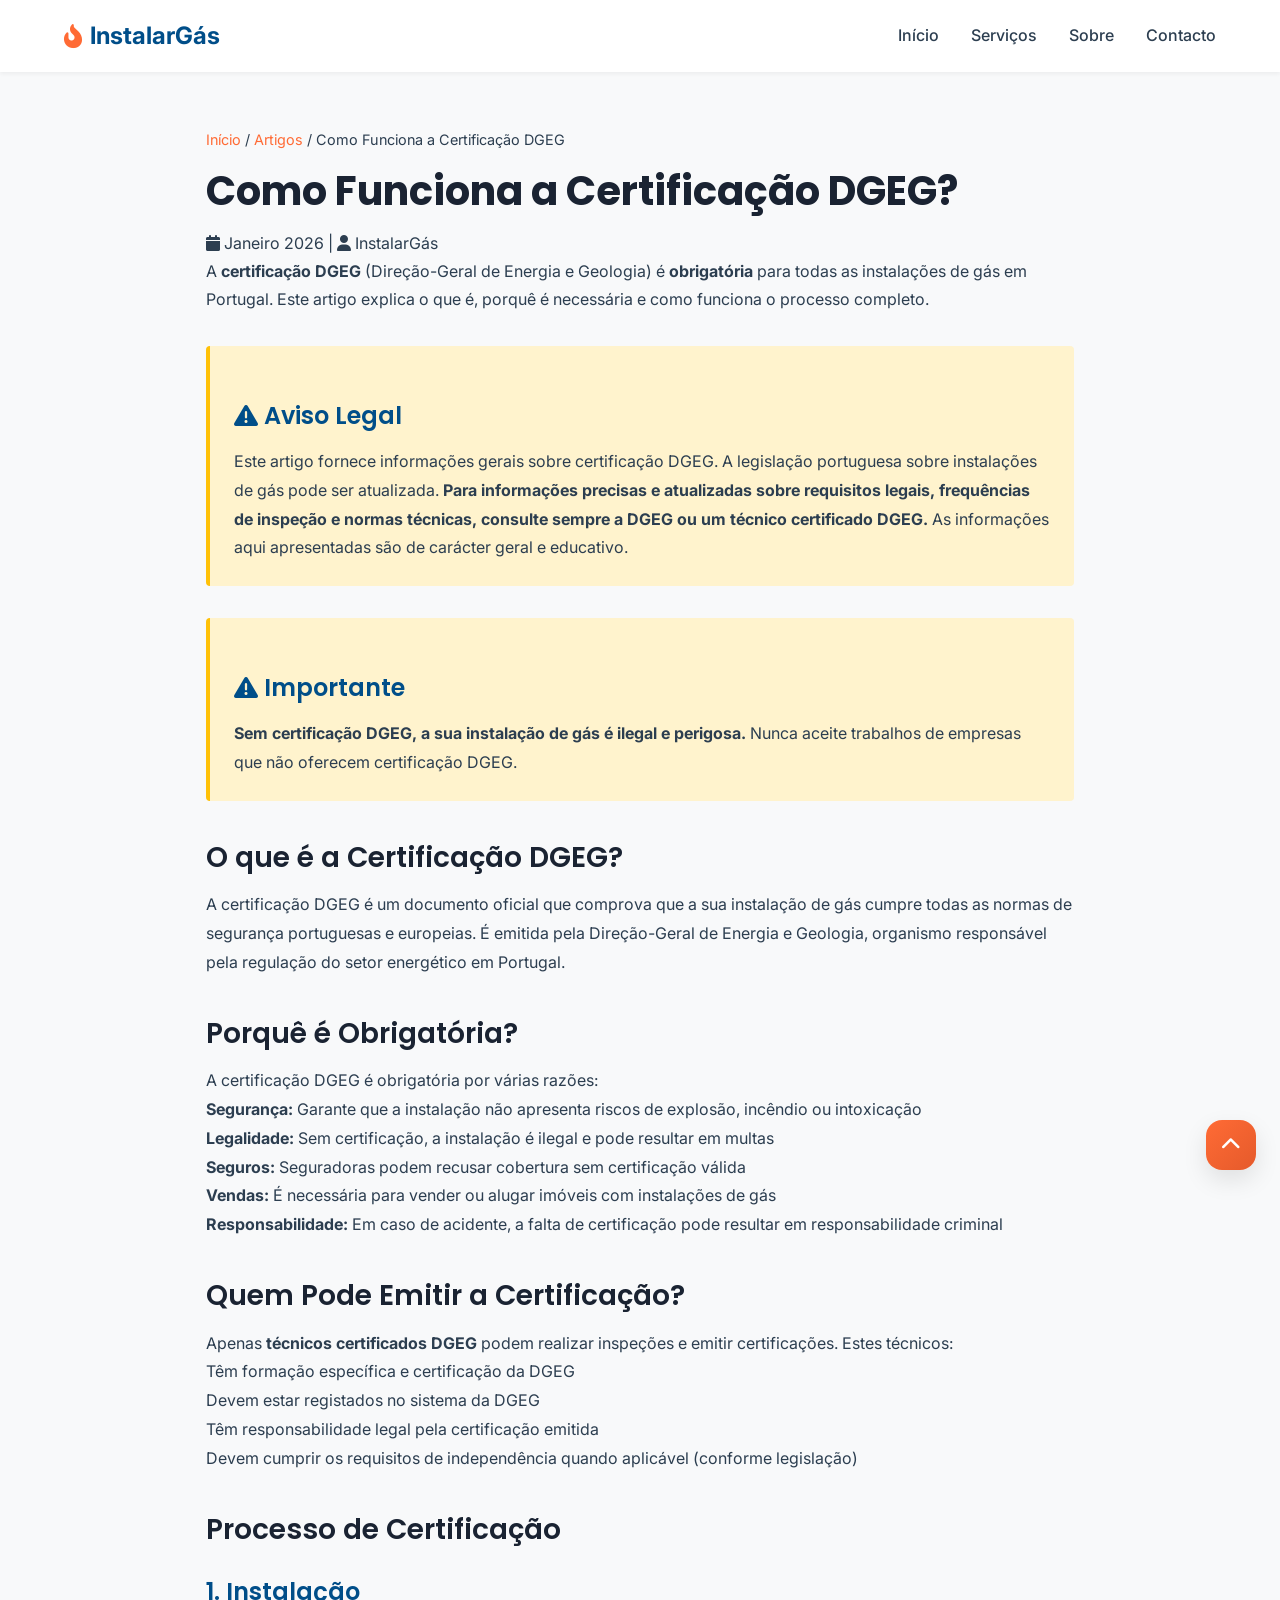
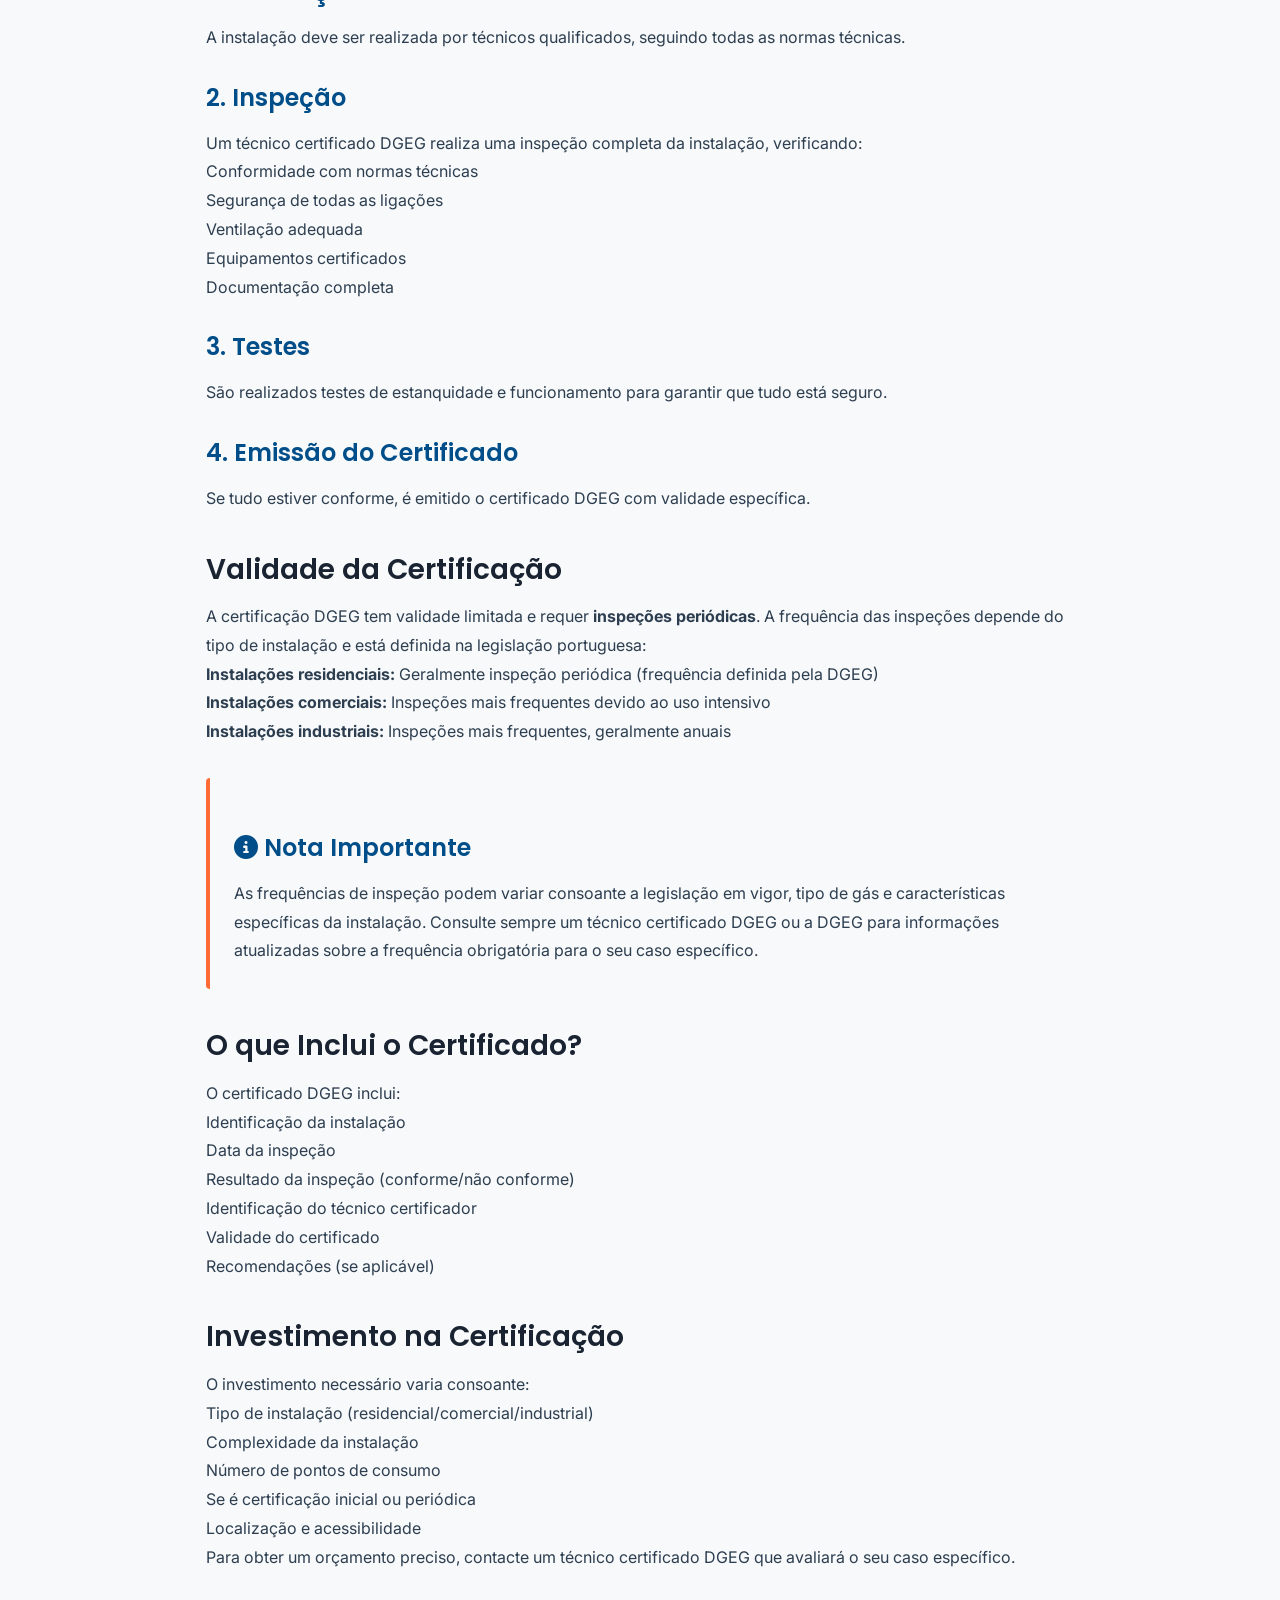
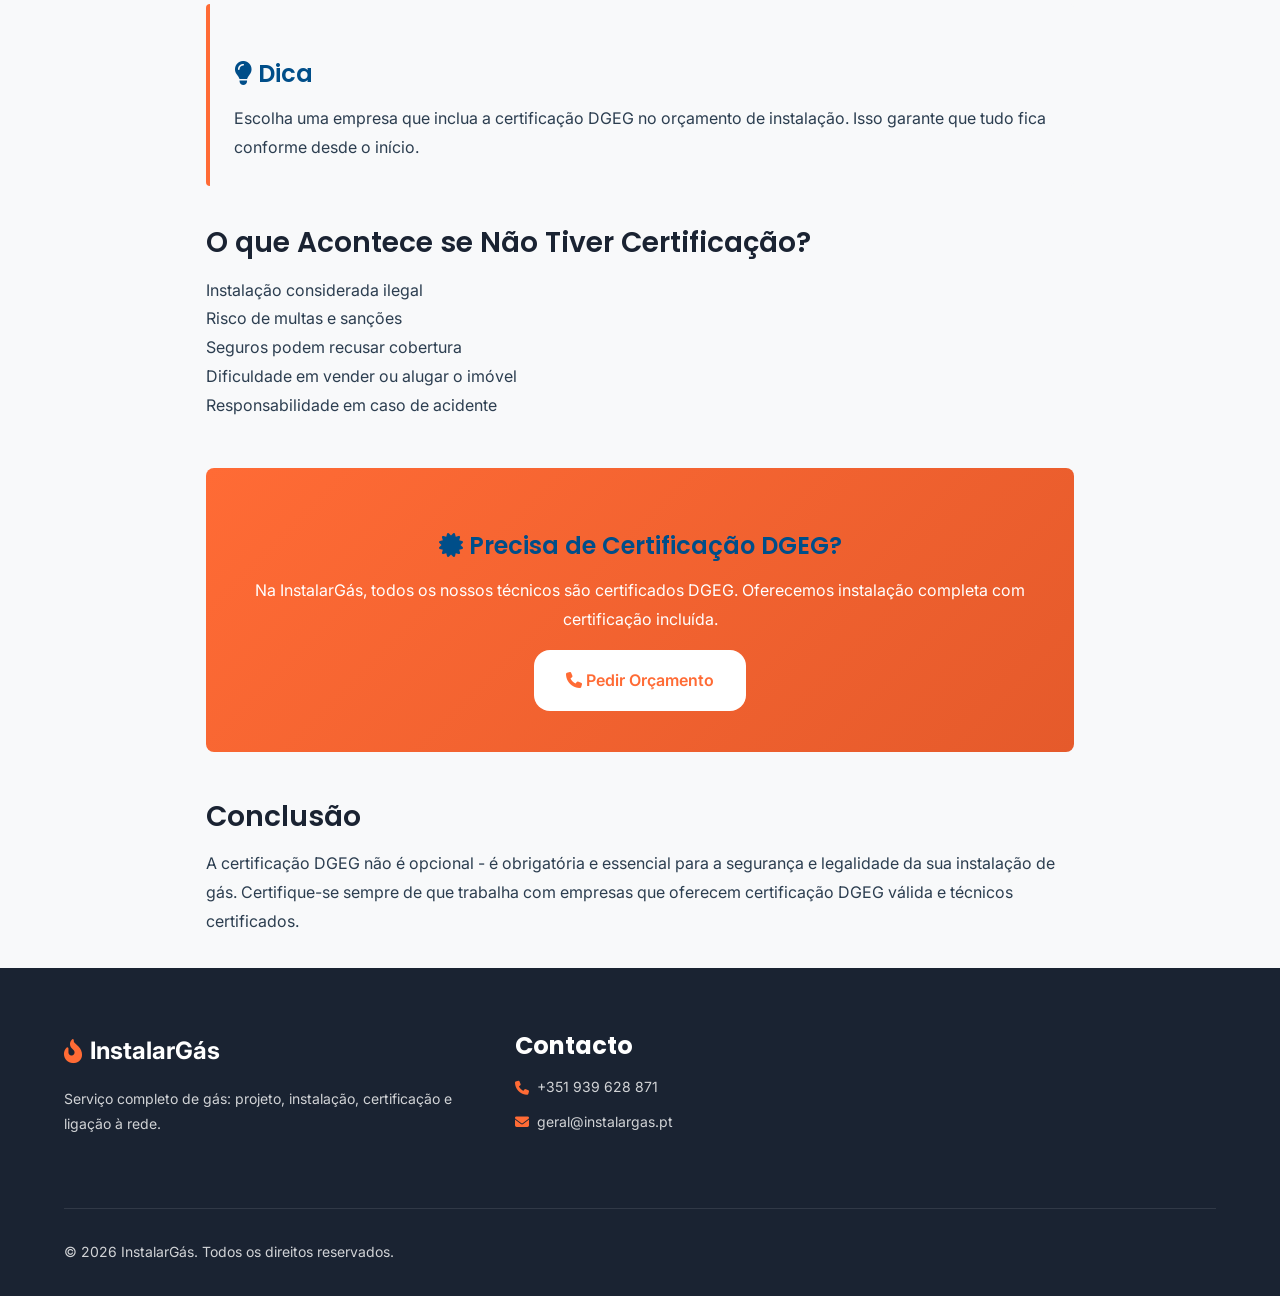
==== artigos/como-funciona-certificacao-dgeg.html @ 3dfa237a "fix retry policy" ====
<!DOCTYPE html>
<html lang="pt-PT">
<head>
    <meta charset="UTF-8">
    <meta name="viewport" content="width=device-width, initial-scale=1.0">
    <script async src="https://www.googletagmanager.com/gtag/js?id=G-53D8249487"></script>
    <script>window.dataLayer = window.dataLayer || []; function gtag(){dataLayer.push(arguments);} gtag('js', new Date()); gtag('config', 'G-53D8249487');</script>
    <title>Como Funciona a Certificação DGEG? | Guia Completo | InstalarGás</title>
    <meta name="description" content="Descubra como funciona a certificação DGEG para instalações de gás. O que é, porquê é obrigatória, processo completo e requisitos em Portugal.">
    <meta name="keywords" content="certificação DGEG, certificação gás, DGEG obrigatório, certificado gás Portugal, inspeção DGEG, técnico certificado DGEG">
    <link rel="canonical" href="https://instalargas.pt/artigos/como-funciona-certificacao-dgeg.html">
    <link rel="stylesheet" href="../css/styles.css">
    <link rel="stylesheet" href="https://cdnjs.cloudflare.com/ajax/libs/font-awesome/6.5.1/css/all.min.css">
    <link href="https://fonts.googleapis.com/css2?family=Inter:wght@300;400;500;600;700;800&family=Poppins:wght@600;700;800&display=swap" rel="stylesheet">
    <style>
        .article-container { max-width: 900px; margin: 0 auto; padding: 2rem 1rem; }
        .article-title { font-size: 2.5rem; font-weight: 700; color: var(--title-color); margin-bottom: 1rem; }
        .article-content { line-height: 1.8; color: var(--text-color); }
        .article-content h2 { font-size: 1.75rem; font-weight: 600; color: var(--title-color); margin-top: 2.5rem; margin-bottom: 1rem; }
        .article-content h3 { font-size: 1.5rem; font-weight: 600; color: var(--secondary-color); margin-top: 2rem; margin-bottom: 1rem; }
        .warning-box { background: #fff3cd; border-left: 4px solid #ffc107; padding: 1.5rem; margin: 2rem 0; border-radius: 4px; }
        .info-box { background: var(--bg-color); border-left: 4px solid var(--primary-color); padding: 1.5rem; margin: 2rem 0; border-radius: 4px; }
        .cta-box { background: var(--gradient-primary); color: white; padding: 2rem; border-radius: 8px; text-align: center; margin: 3rem 0; }
        .breadcrumb { margin-bottom: 1rem; font-size: 0.9rem; }
        .breadcrumb a { color: var(--primary-color); text-decoration: none; }
    </style>
</head>
<body>
    <header class="header" id="header">
        <nav class="nav container">
            <a href="../index.html" class="nav__logo"><i class="fas fa-fire-flame-curved"></i><span>InstalarGás</span></a>
            <div class="nav__menu" id="nav-menu">
                <ul class="nav__list">
                    <li class="nav__item"><a href="../index.html" class="nav__link">Início</a></li>
                    <li class="nav__item"><a href="../index.html#services" class="nav__link">Serviços</a></li>
                    <li class="nav__item"><a href="../index.html#about" class="nav__link">Sobre</a></li>
                    <li class="nav__item"><a href="../index.html#contact" class="nav__link">Contacto</a></li>
                </ul>
                <div class="nav__close" id="nav-close"><i class="fas fa-times"></i></div>
            </div>
            <div class="nav__toggle" id="nav-toggle"><i class="fas fa-bars"></i></div>
        </nav>
    </header>

    <main class="main" style="padding-top: 6rem;">
        <article class="article-container">
            <div class="breadcrumb"><a href="../index.html">Início</a> / <a href="../index.html#services">Artigos</a> / Como Funciona a Certificação DGEG</div>
            <h1 class="article-title">Como Funciona a Certificação DGEG?</h1>
            <div class="article-meta"><i class="fas fa-calendar"></i> Janeiro 2026 | <i class="fas fa-user"></i> InstalarGás</div>
            
            <div class="article-content">
                <p>A <strong>certificação DGEG</strong> (Direção-Geral de Energia e Geologia) é <strong>obrigatória</strong> para todas as instalações de gás em Portugal. Este artigo explica o que é, porquê é necessária e como funciona o processo completo.</p>
                
                <div class="warning-box">
                    <h3><i class="fas fa-exclamation-triangle"></i> Aviso Legal</h3>
                    <p>Este artigo fornece informações gerais sobre certificação DGEG. A legislação portuguesa sobre instalações de gás pode ser atualizada. <strong>Para informações precisas e atualizadas sobre requisitos legais, frequências de inspeção e normas técnicas, consulte sempre a DGEG ou um técnico certificado DGEG.</strong> As informações aqui apresentadas são de carácter geral e educativo.</p>
                </div>
                
                <div class="warning-box">
                    <h3><i class="fas fa-exclamation-triangle"></i> Importante</h3>
                    <p><strong>Sem certificação DGEG, a sua instalação de gás é ilegal e perigosa.</strong> Nunca aceite trabalhos de empresas que não oferecem certificação DGEG.</p>
                </div>
                
                <h2>O que é a Certificação DGEG?</h2>
                <p>A certificação DGEG é um documento oficial que comprova que a sua instalação de gás cumpre todas as normas de segurança portuguesas e europeias. É emitida pela Direção-Geral de Energia e Geologia, organismo responsável pela regulação do setor energético em Portugal.</p>
                
                <h2>Porquê é Obrigatória?</h2>
                <p>A certificação DGEG é obrigatória por várias razões:</p>
                <ul>
                    <li><strong>Segurança:</strong> Garante que a instalação não apresenta riscos de explosão, incêndio ou intoxicação</li>
                    <li><strong>Legalidade:</strong> Sem certificação, a instalação é ilegal e pode resultar em multas</li>
                    <li><strong>Seguros:</strong> Seguradoras podem recusar cobertura sem certificação válida</li>
                    <li><strong>Vendas:</strong> É necessária para vender ou alugar imóveis com instalações de gás</li>
                    <li><strong>Responsabilidade:</strong> Em caso de acidente, a falta de certificação pode resultar em responsabilidade criminal</li>
                </ul>
                
                <h2>Quem Pode Emitir a Certificação?</h2>
                <p>Apenas <strong>técnicos certificados DGEG</strong> podem realizar inspeções e emitir certificações. Estes técnicos:</p>
                <ul>
                    <li>Têm formação específica e certificação da DGEG</li>
                    <li>Devem estar registados no sistema da DGEG</li>
                    <li>Têm responsabilidade legal pela certificação emitida</li>
                    <li>Devem cumprir os requisitos de independência quando aplicável (conforme legislação)</li>
                </ul>
                
                <h2>Processo de Certificação</h2>
                
                <h3>1. Instalação</h3>
                <p>A instalação deve ser realizada por técnicos qualificados, seguindo todas as normas técnicas.</p>
                
                <h3>2. Inspeção</h3>
                <p>Um técnico certificado DGEG realiza uma inspeção completa da instalação, verificando:</p>
                <ul>
                    <li>Conformidade com normas técnicas</li>
                    <li>Segurança de todas as ligações</li>
                    <li>Ventilação adequada</li>
                    <li>Equipamentos certificados</li>
                    <li>Documentação completa</li>
                </ul>
                
                <h3>3. Testes</h3>
                <p>São realizados testes de estanquidade e funcionamento para garantir que tudo está seguro.</p>
                
                <h3>4. Emissão do Certificado</h3>
                <p>Se tudo estiver conforme, é emitido o certificado DGEG com validade específica.</p>
                
                <h2>Validade da Certificação</h2>
                <p>A certificação DGEG tem validade limitada e requer <strong>inspeções periódicas</strong>. A frequência das inspeções depende do tipo de instalação e está definida na legislação portuguesa:</p>
                <ul>
                    <li><strong>Instalações residenciais:</strong> Geralmente inspeção periódica (frequência definida pela DGEG)</li>
                    <li><strong>Instalações comerciais:</strong> Inspeções mais frequentes devido ao uso intensivo</li>
                    <li><strong>Instalações industriais:</strong> Inspeções mais frequentes, geralmente anuais</li>
                </ul>
                
                <div class="info-box">
                    <h3><i class="fas fa-info-circle"></i> Nota Importante</h3>
                    <p>As frequências de inspeção podem variar consoante a legislação em vigor, tipo de gás e características específicas da instalação. Consulte sempre um técnico certificado DGEG ou a DGEG para informações atualizadas sobre a frequência obrigatória para o seu caso específico.</p>
                </div>
                
                <h2>O que Inclui o Certificado?</h2>
                <p>O certificado DGEG inclui:</p>
                <ul>
                    <li>Identificação da instalação</li>
                    <li>Data da inspeção</li>
                    <li>Resultado da inspeção (conforme/não conforme)</li>
                    <li>Identificação do técnico certificador</li>
                    <li>Validade do certificado</li>
                    <li>Recomendações (se aplicável)</li>
                </ul>
                
                <h2>Investimento na Certificação</h2>
                <p>O investimento necessário varia consoante:</p>
                <ul>
                    <li>Tipo de instalação (residencial/comercial/industrial)</li>
                    <li>Complexidade da instalação</li>
                    <li>Número de pontos de consumo</li>
                    <li>Se é certificação inicial ou periódica</li>
                    <li>Localização e acessibilidade</li>
                </ul>
                <p>Para obter um orçamento preciso, contacte um técnico certificado DGEG que avaliará o seu caso específico.</p>
                
                <div class="info-box">
                    <h3><i class="fas fa-lightbulb"></i> Dica</h3>
                    <p>Escolha uma empresa que inclua a certificação DGEG no orçamento de instalação. Isso garante que tudo fica conforme desde o início.</p>
                </div>
                
                <h2>O que Acontece se Não Tiver Certificação?</h2>
                <ul>
                    <li>Instalação considerada ilegal</li>
                    <li>Risco de multas e sanções</li>
                    <li>Seguros podem recusar cobertura</li>
                    <li>Dificuldade em vender ou alugar o imóvel</li>
                    <li>Responsabilidade em caso de acidente</li>
                </ul>
                
                <div class="cta-box">
                    <h3><i class="fas fa-certificate"></i> Precisa de Certificação DGEG?</h3>
                    <p>Na InstalarGás, todos os nossos técnicos são certificados DGEG. Oferecemos instalação completa com certificação incluída.</p>
                    <a href="../index.html#contact" class="button button__light" style="margin-top: 1rem; display: inline-block;">
                        <i class="fas fa-phone"></i> Pedir Orçamento
                    </a>
                </div>
                
                <h2>Conclusão</h2>
                <p>A certificação DGEG não é opcional - é obrigatória e essencial para a segurança e legalidade da sua instalação de gás. Certifique-se sempre de que trabalha com empresas que oferecem certificação DGEG válida e técnicos certificados.</p>
            </div>
        </article>
    </main>

    <footer class="footer">
        <div class="container">
            <div class="footer__container">
                <div class="footer__content">
                    <a href="../index.html" class="footer__logo"><i class="fas fa-fire-flame-curved"></i><span>InstalarGás</span></a>
                    <p class="footer__description">Serviço completo de gás: projeto, instalação, certificação e ligação à rede.</p>
                </div>
                <div class="footer__content">
                    <h3 class="footer__title">Contacto</h3>
                    <ul class="footer__links">
                        <li><i class="fas fa-phone"></i> <a href="tel:+351939628871" class="footer__link">+351 939 628 871</a></li>
                        <li><i class="fas fa-envelope"></i> <a href="mailto:geral@instalargas.pt" class="footer__link">geral@instalargas.pt</a></li>
                    </ul>
                </div>
            </div>
            <div class="footer__bottom"><p class="footer__copy">&copy; 2026 InstalarGás. Todos os direitos reservados.</p></div>
        </div>
    </footer>
    <a href="#header" class="scrollup" id="scroll-up"><i class="fas fa-chevron-up"></i></a>
    <script src="../js/main.js"></script>
</body>
</html>
---- css/styles.css ----
/* =============== VARIABLES =============== */
:root {
    /* Colors */
    --primary-color: #FF6B35;
    --primary-dark: #E55A2B;
    --primary-light: #FF8559;
    --secondary-color: #004E89;
    --secondary-dark: #003A66;
    --secondary-light: #1A6DAA;
    
    --text-color: #2C3E50;
    --text-light: #5A6C7D;
    --title-color: #1A2332;
    
    --white-color: #FFFFFF;
    --bg-color: #F8F9FA;
    --bg-secondary: #E9ECEF;
    --border-color: #DEE2E6;
    
    --success-color: #28A745;
    --warning-color: #FFC107;
    --danger-color: #DC3545;
    
    /* Gradients */
    --gradient-primary: linear-gradient(135deg, var(--primary-color) 0%, var(--primary-dark) 100%);
    --gradient-secondary: linear-gradient(135deg, var(--secondary-color) 0%, var(--secondary-dark) 100%);
    --gradient-overlay: linear-gradient(135deg, rgba(0, 78, 137, 0.95) 0%, rgba(255, 107, 53, 0.95) 100%);
    
    /* Typography */
    --body-font: 'Inter', sans-serif;
    --title-font: 'Poppins', sans-serif;
    
    --biggest-font-size: 2.5rem;
    --h1-font-size: 2rem;
    --h2-font-size: 1.75rem;
    --h3-font-size: 1.25rem;
    --normal-font-size: 1rem;
    --small-font-size: 0.875rem;
    --smaller-font-size: 0.813rem;
    
    --font-light: 300;
    --font-regular: 400;
    --font-medium: 500;
    --font-semi-bold: 600;
    --font-bold: 700;
    --font-extra-bold: 800;
    
    /* Spacing */
    --header-height: 4.5rem;
    --section-padding: 5rem 0;
    
    /* Shadows */
    --shadow-sm: 0 2px 4px rgba(0, 0, 0, 0.05);
    --shadow-md: 0 4px 6px rgba(0, 0, 0, 0.07);
    --shadow-lg: 0 10px 25px rgba(0, 0, 0, 0.1);
    --shadow-xl: 0 20px 40px rgba(0, 0, 0, 0.15);
    
    /* Border Radius */
    --radius-sm: 0.5rem;
    --radius-md: 1rem;
    --radius-lg: 1.5rem;
    --radius-xl: 2rem;
    
    /* Transitions */
    --transition-fast: 0.2s ease;
    --transition-base: 0.3s ease;
    --transition-slow: 0.5s ease;
    
    /* Z-index */
    --z-tooltip: 10;
    --z-fixed: 100;
    --z-modal: 1000;
}

/* =============== BASE =============== */
* {
    margin: 0;
    padding: 0;
    box-sizing: border-box;
}

html {
    scroll-behavior: smooth;
    scroll-padding-top: var(--header-height);
    overflow-x: hidden;
}

body {
    font-family: var(--body-font);
    font-size: var(--normal-font-size);
    background-color: var(--bg-color);
    color: var(--text-color);
    line-height: 1.6;
    overflow-x: hidden;
    width: 100%;
    position: relative;
}

h1, h2, h3, h4 {
    font-family: var(--title-font);
    color: var(--title-color);
    font-weight: var(--font-bold);
    line-height: 1.2;
}

ul {
    list-style: none;
}

a {
    text-decoration: none;
    color: inherit;
}

img {
    max-width: 100%;
    height: auto;
    display: block;
}

input,
button,
textarea,
select {
    font-family: var(--body-font);
    font-size: var(--normal-font-size);
    outline: none;
    border: none;
}

button {
    cursor: pointer;
}

/* =============== REUSABLE CLASSES =============== */
.container {
    max-width: 1200px;
    margin: 0 auto;
    padding: 0 1.5rem;
    width: 100%;
}

@media screen and (max-width: 768px) {
    .container {
        padding: 0 1rem;
    }
}

.section {
    padding: var(--section-padding);
}

.section__header {
    text-align: center;
    margin-bottom: 3rem;
}

.section__subtitle {
    display: block;
    font-size: var(--small-font-size);
    font-weight: var(--font-semi-bold);
    color: var(--primary-color);
    text-transform: uppercase;
    letter-spacing: 1px;
    margin-bottom: 0.5rem;
}

.section__title {
    font-size: var(--h1-font-size);
    margin-bottom: 1rem;
    position: relative;
}

.section__description {
    font-size: var(--normal-font-size);
    color: var(--text-light);
    max-width: 600px;
    margin: 0 auto;
}

/* =============== BUTTONS =============== */
.button {
    display: inline-flex;
    align-items: center;
    justify-content: center;
    gap: 0.5rem;
    padding: 1rem 2rem;
    border-radius: var(--radius-md);
    font-weight: var(--font-semi-bold);
    transition: all var(--transition-base);
    position: relative;
    overflow: hidden;
    z-index: 1;
    min-height: 48px;
    -webkit-tap-highlight-color: transparent;
    user-select: none;
    text-decoration: none;
    cursor: pointer;
}

.button::before {
    content: '';
    position: absolute;
    top: 0;
    left: 0;
    width: 0;
    height: 100%;
    background: rgba(255, 255, 255, 0.1);
    transition: width var(--transition-base);
    z-index: -1;
}

.button:hover::before {
    width: 100%;
}

.button__primary {
    background: var(--gradient-primary);
    color: var(--white-color);
    box-shadow: var(--shadow-md);
}

.button__primary:hover {
    transform: translateY(-2px);
    box-shadow: var(--shadow-lg);
}

.button__primary:active {
    transform: translateY(0) scale(0.98);
}

.button__submit:disabled {
    opacity: 0.7;
    cursor: not-allowed;
    transform: none !important;
}

.button__secondary {
    background: var(--white-color);
    color: var(--secondary-color);
    border: 2px solid var(--secondary-color);
}

.button__secondary:hover {
    background: var(--secondary-color);
    color: var(--white-color);
}

.button__secondary:active {
    transform: scale(0.98);
}

/* Touch device optimizations */
@media (hover: none) {
    .button__primary:hover,
    .button__secondary:hover {
        transform: none;
    }
    
    .button__primary:active,
    .button__secondary:active {
        transform: scale(0.98);
        opacity: 0.9;
    }
}

.button__light {
    background: var(--white-color);
    color: var(--primary-color);
}

.button__light:hover {
    background: rgba(255, 255, 255, 0.9);
}

.button__light-outline {
    background: transparent;
    color: var(--white-color);
    border: 2px solid var(--white-color);
}

.button__light-outline:hover {
    background: var(--white-color);
    color: var(--primary-color);
}

.button__full {
    width: 100%;
    justify-content: center;
}

.button__submit {
    width: 100%;
    padding: 1rem 2rem;
    margin-top: 1rem;
    font-size: 1rem;
}

@media screen and (min-width: 769px) {
    .button__submit {
        width: auto;
        min-width: 200px;
        display: block;
        margin-left: auto;
        margin-right: auto;
    }
}

/* =============== HEADER & NAVIGATION =============== */
.header {
    position: fixed;
    top: 0;
    left: 0;
    width: 100%;
    background: var(--white-color);
    box-shadow: var(--shadow-sm);
    z-index: var(--z-fixed);
    transition: all var(--transition-base);
}

.header.scroll-header {
    box-shadow: var(--shadow-md);
}

.nav {
    display: flex;
    justify-content: space-between;
    align-items: center;
    height: var(--header-height);
    gap: 2rem;
    width: 100%;
}

.nav__logo {
    display: flex;
    align-items: center;
    gap: 0.5rem;
    font-weight: var(--font-bold);
    font-size: var(--h3-font-size);
    color: var(--secondary-color);
    transition: color var(--transition-fast);
}

.nav__logo i {
    font-size: 1.5rem;
    color: var(--primary-color);
}

.nav__logo:hover {
    color: var(--primary-color);
}

.nav__toggle,
.nav__close {
    font-size: 1.5rem;
    cursor: pointer;
    color: var(--title-color);
    transition: color var(--transition-fast);
    padding: 0.5rem;
    display: flex;
    align-items: center;
    justify-content: center;
    min-width: 44px;
    min-height: 44px;
    -webkit-tap-highlight-color: transparent;
}

.nav__toggle:hover,
.nav__close:hover {
    color: var(--primary-color);
}

.nav__toggle:active,
.nav__close:active {
    transform: scale(0.95);
}

/* Mobile Navigation */
@media screen and (max-width: 768px) {
    .nav__menu {
        position: fixed;
        top: 0;
        right: -100%;
        width: 85%;
        max-width: 350px;
        height: 100vh;
        background: var(--white-color);
        box-shadow: -5px 0 25px rgba(0, 0, 0, 0.15);
        padding: 5rem 2rem 2rem;
        transition: right 0.4s cubic-bezier(0.4, 0, 0.2, 1);
        z-index: var(--z-fixed);
        overflow-y: auto;
        flex-direction: column;
        align-items: flex-start;
    }
    
    .nav__menu.show-menu {
        right: 0;
    }
    
    .nav__list {
        display: flex;
        flex-direction: column;
        gap: 2rem;
        width: 100%;
    }
    
    .nav__item {
        border-bottom: 1px solid var(--border-color);
        padding-bottom: 0.5rem;
        width: 100%;
    }
    
    .nav__link {
        display: block;
        padding: 0.75rem 0;
        font-size: 1.1rem;
    }
    
    .nav__close {
        position: absolute;
        top: 1rem;
        right: 1rem;
        z-index: 10;
    }
}

.nav__link {
    font-weight: var(--font-medium);
    color: var(--text-color);
    transition: color var(--transition-fast);
    position: relative;
}

.nav__link::after {
    content: '';
    position: absolute;
    bottom: -0.25rem;
    left: 0;
    width: 0;
    height: 2px;
    background: var(--primary-color);
    transition: width var(--transition-base);
}

.nav__link:hover,
.nav__link.active-link {
    color: var(--primary-color);
}

.nav__link:hover::after,
.nav__link.active-link::after {
    width: 100%;
}

/* Phone Number in Header */
.nav__phone {
    display: none; /* Hidden by default, shown on desktop */
    align-items: center;
    gap: 0.5rem;
    color: var(--primary-color);
    font-weight: var(--font-semi-bold);
    text-decoration: none;
    padding: 0.5rem 1rem;
    border-radius: var(--radius-md);
    transition: all var(--transition-base);
    white-space: nowrap;
}

.nav__phone:hover {
    background: var(--bg-color);
    color: var(--primary-dark);
    transform: translateY(-2px);
}

.nav__phone i {
    font-size: 1.1rem;
}

.nav__phone-text {
    font-size: var(--normal-font-size);
}

/* Desktop Navigation */
@media screen and (min-width: 769px) {
    .nav__toggle,
    .nav__close {
        display: none;
    }
    
    .nav__menu {
        display: flex;
        align-items: center;
        gap: 2rem;
        flex: 1;
        justify-content: flex-end;
    }
    
    .nav__list {
        display: flex;
        gap: 2rem;
        align-items: center;
        margin: 0;
        padding: 0;
        list-style: none;
    }
    
    .nav__item {
        margin: 0;
        padding: 0;
    }
    
    /* Hide mobile phone button in desktop */
    .nav__phone-mobile {
        display: none !important;
    }
    
    /* Show desktop phone button */
    .nav__phone:not(.nav__phone-mobile) {
        display: flex;
        margin-left: 1rem;
    }
}

/* Mobile - Hide phone in header, show in menu */
@media screen and (max-width: 768px) {
    .nav__phone:not(.nav__phone-mobile) {
        display: none;
    }
    
    .nav__phone-mobile {
        display: flex;
        width: calc(100% - 2rem);
        justify-content: center;
        margin: 2rem auto 0;
        padding: 1rem;
        background: var(--gradient-primary);
        color: var(--white-color);
        border-radius: var(--radius-md);
        font-weight: var(--font-bold);
        font-size: 1.1rem;
        box-shadow: var(--shadow-md);
    }
    
    .nav__phone-mobile:hover {
        background: var(--primary-dark);
        transform: translateY(-2px);
    }
    
    .nav__menu {
        flex-direction: column;
        align-items: flex-start;
    }
}

/* =============== HOME =============== */
.home {
    padding-top: calc(var(--header-height) + 2rem);
    min-height: 100vh;
    display: flex;
    align-items: center;
    position: relative;
    overflow: hidden;
}

@media screen and (max-width: 768px) {
    .home {
        min-height: auto;
        padding-top: calc(var(--header-height) + 1rem);
        padding-bottom: 3rem;
    }
}

.home__container {
    display: flex;
    flex-direction: column;
    align-items: center;
    justify-content: center;
    gap: 2rem;
    position: relative;
    z-index: 2;
    max-width: 900px;
}

.home__data {
    text-align: center;
    width: 100%;
}

.home__subtitle {
    display: inline-block;
    background: var(--gradient-primary);
    color: var(--white-color);
    padding: 0.5rem 1.5rem;
    border-radius: var(--radius-xl);
    font-size: var(--small-font-size);
    font-weight: var(--font-semi-bold);
    margin-bottom: 1.5rem;
}

.home__title {
    font-size: var(--biggest-font-size);
    margin-bottom: 1rem;
    line-height: 1.1;
}

.home__title-highlight {
    display: block;
    background: linear-gradient(135deg, var(--primary-color), var(--secondary-color));
    -webkit-background-clip: text;
    -webkit-text-fill-color: transparent;
    background-clip: text;
}

.home__description {
    font-size: var(--normal-font-size);
    color: var(--text-light);
    margin-bottom: 2rem;
    max-width: 500px;
    margin-left: auto;
    margin-right: auto;
}

/* Phone Number in Hero Section */
.home__phone {
    margin: 2rem 0;
    text-align: center;
}

.home__phone-link {
    display: inline-flex;
    align-items: center;
    gap: 0.75rem;
    background: var(--gradient-primary);
    color: var(--white-color);
    padding: 1rem 2rem;
    border-radius: var(--radius-lg);
    text-decoration: none;
    font-weight: var(--font-bold);
    font-size: 1.25rem;
    transition: all var(--transition-base);
    box-shadow: var(--shadow-lg);
}

.home__phone-link:hover {
    transform: translateY(-3px);
    box-shadow: var(--shadow-xl);
}

.home__phone-link i:first-child {
    font-size: 1.5rem;
}

.home__phone-link i:last-child {
    font-size: 1rem;
    opacity: 0.8;
}

.home__phone-text {
    margin-top: 0.75rem;
    font-size: var(--small-font-size);
    color: var(--text-light);
    font-weight: var(--font-medium);
}

@media screen and (max-width: 768px) {
    .home__phone-link {
        font-size: 1.1rem;
        padding: 0.875rem 1.5rem;
    }
    
    .home__phone-link span {
        font-size: 1rem;
    }
}

.home__buttons {
    display: flex;
    flex-wrap: wrap;
    gap: 1rem;
    justify-content: center;
    margin-bottom: 3rem;
}

.home__cta-primary {
    font-size: 1.1rem;
    padding: 1rem 2rem;
    font-weight: var(--font-bold);
    box-shadow: var(--shadow-lg);
}

.home__cta-primary:hover {
    transform: translateY(-3px);
    box-shadow: var(--shadow-xl);
}

@media screen and (max-width: 768px) {
    .home__buttons {
        flex-direction: column;
        align-items: stretch;
    }
    
    .home__buttons .button {
        width: 100%;
        justify-content: center;
    }
    
    .home__cta-primary {
        font-size: 1.05rem;
        padding: 1.1rem 2rem;
        order: -1; /* Show first on mobile */
    }
}

@media screen and (max-width: 576px) {
    .home__buttons {
        flex-direction: column;
        align-items: stretch;
    }
    
    .home__buttons .button {
        width: 100%;
        justify-content: center;
    }
}

.home__stats {
    display: grid;
    grid-template-columns: repeat(3, 1fr);
    gap: 2rem;
    padding-top: 2.5rem;
    margin-top: 2rem;
    border-top: 2px solid var(--border-color);
    margin-bottom: 4rem;
}

@media screen and (max-width: 768px) {
    .home__stats {
        gap: 1.5rem;
        padding-top: 2rem;
        margin-bottom: 3rem;
    }
}

@media screen and (max-width: 576px) {
    .home__stats {
        grid-template-columns: repeat(3, 1fr);
        gap: 1rem;
        padding-top: 1.5rem;
        margin-bottom: 2.5rem;
    }
    
    .home__stat-number {
        font-size: 1.75rem !important;
        font-weight: var(--font-extra-bold);
    }
    
    .home__stat-text {
        font-size: 0.7rem;
        line-height: 1.3;
    }
}

@media screen and (max-width: 400px) {
    .home__stat-number {
        font-size: 1.5rem !important;
    }
    
    .home__stat-text {
        font-size: 0.65rem;
    }
}

.home__stat {
    text-align: center;
    padding: 0.5rem;
}

.home__stat-number {
    font-size: var(--h1-font-size);
    font-weight: var(--font-extra-bold);
    color: var(--primary-color);
    margin-bottom: 0.5rem;
    line-height: 1;
}

.home__stat-text {
    font-size: var(--small-font-size);
    color: var(--text-light);
    font-weight: var(--font-medium);
    line-height: 1.4;
}

.home__image {
    position: relative;
    display: none;
}

.home__image-overlay {
    display: none;
}

.home__scroll {
    position: absolute;
    bottom: 2rem;
    left: 50%;
    transform: translateX(-50%);
    display: flex;
    flex-direction: column;
    align-items: center;
    gap: 0.5rem;
    color: var(--text-light);
    font-size: var(--small-font-size);
    animation: bounce 2s infinite;
    z-index: 1;
}

.home__scroll i {
    font-size: 1.5rem;
}

@media screen and (max-width: 768px) {
    .home__scroll {
        display: none;
    }
}

/* =============== SERVICES =============== */
.services {
    background: var(--white-color);
}

.services__container {
    display: grid;
    gap: 2rem;
}

.service__card {
    background: var(--bg-color);
    padding: 2.5rem 2rem;
    border-radius: var(--radius-lg);
    transition: all var(--transition-base);
    border: 2px solid transparent;
    position: relative;
    overflow: hidden;
}

@media screen and (max-width: 768px) {
    .service__card {
        padding: 2rem 1.5rem;
    }
}

.service__card::before {
    content: '';
    position: absolute;
    top: 0;
    left: 0;
    width: 100%;
    height: 4px;
    background: var(--gradient-primary);
    transform: scaleX(0);
    transition: transform var(--transition-base);
}

.service__card:hover {
    transform: translateY(-10px);
    box-shadow: var(--shadow-lg);
    border-color: var(--primary-color);
}

.service__card:hover::before {
    transform: scaleX(1);
}

.service__icon {
    width: 70px;
    height: 70px;
    background: var(--gradient-primary);
    border-radius: var(--radius-md);
    display: flex;
    align-items: center;
    justify-content: center;
    font-size: 2rem;
    color: var(--white-color);
    margin-bottom: 1.5rem;
    box-shadow: var(--shadow-md);
}

.service__title {
    font-size: var(--h3-font-size);
    margin-bottom: 1rem;
}

.service__description {
    color: var(--text-light);
    margin-bottom: 1.5rem;
}

.service__features {
    display: flex;
    flex-direction: column;
    gap: 0.75rem;
}

.service__features li {
    display: flex;
    align-items: center;
    gap: 0.5rem;
    color: var(--text-color);
    font-size: var(--small-font-size);
}

.service__features i {
    color: var(--success-color);
    font-size: 0.875rem;
}

/* =============== SECTORS =============== */
.sectors {
    background: var(--bg-color);
}

.sectors__container {
    display: grid;
    gap: 2rem;
}

.sector__card {
    background: var(--white-color);
    padding: 2rem;
    border-radius: var(--radius-lg);
    text-align: center;
    transition: all var(--transition-base);
    border: 2px solid transparent;
}

@media screen and (max-width: 768px) {
    .sector__card {
        padding: 1.5rem 1rem;
    }
    
    .sector__icon {
        width: 60px;
        height: 60px;
        font-size: 1.5rem;
    }
    
    .sector__title {
        font-size: 1.1rem;
    }
}

.sector__card:hover {
    transform: translateY(-10px);
    box-shadow: var(--shadow-lg);
    border-color: var(--primary-color);
}

.sector__icon {
    width: 80px;
    height: 80px;
    background: linear-gradient(135deg, var(--primary-light), var(--primary-color));
    border-radius: 50%;
    display: flex;
    align-items: center;
    justify-content: center;
    font-size: 2rem;
    color: var(--white-color);
    margin: 0 auto 1.5rem;
    box-shadow: var(--shadow-md);
}

.sector__title {
    font-size: var(--h3-font-size);
    margin-bottom: 0.75rem;
    color: var(--title-color);
}

.sector__description {
    color: var(--text-light);
    font-size: var(--small-font-size);
}

/* =============== PORTFOLIO/GALLERY =============== */
.portfolio {
    background: var(--white-color);
}

.portfolio__container {
    display: grid;
    gap: 2rem;
    grid-template-columns: repeat(auto-fit, minmax(300px, 1fr));
}

.portfolio__item {
    position: relative;
    overflow: hidden;
    border-radius: var(--radius-lg);
    box-shadow: var(--shadow-md);
    transition: all var(--transition-base);
}

.portfolio__item:hover {
    transform: translateY(-10px);
    box-shadow: var(--shadow-xl);
}

.portfolio__image {
    position: relative;
    width: 100%;
    height: 300px;
    overflow: hidden;
}

.portfolio__image img {
    width: 100%;
    height: 100%;
    object-fit: cover;
    transition: transform var(--transition-slow);
}

.portfolio__item:hover .portfolio__image img {
    transform: scale(1.1);
}

.portfolio__overlay {
    position: absolute;
    bottom: 0;
    left: 0;
    right: 0;
    background: linear-gradient(to top, rgba(0, 0, 0, 0.9), transparent);
    padding: 2rem;
    color: var(--white-color);
    transform: translateY(100%);
    transition: transform var(--transition-base);
}

.portfolio__item:hover .portfolio__overlay {
    transform: translateY(0);
}

.portfolio__title {
    font-size: var(--h3-font-size);
    color: var(--white-color);
    margin-bottom: 0.5rem;
}

.portfolio__category {
    font-size: var(--small-font-size);
    color: var(--primary-light);
    font-weight: var(--font-medium);
}

/* Fallback for images that don't load */
.portfolio__image {
    background: linear-gradient(135deg, #f5f7fa 0%, #c3cfe2 100%);
}

.portfolio__image img {
    background: var(--gradient-primary);
}

@media screen and (max-width: 768px) {
    .portfolio__container {
        grid-template-columns: repeat(auto-fit, minmax(250px, 1fr));
        gap: 1.5rem;
    }
    
    .portfolio__image {
        height: 250px;
    }
    
    .portfolio__overlay {
        padding: 1.5rem;
    }
}

/* =============== WHY CHOOSE US =============== */
.why-choose {
    background: var(--gradient-secondary);
    color: var(--white-color);
}

.why-choose .section__subtitle {
    color: var(--primary-light);
}

.why-choose .section__title,
.why-choose .section__description {
    color: var(--white-color);
}

.why-choose__container {
    max-width: 900px;
    margin: 0 auto;
}

.why-choose__text {
    color: rgba(255, 255, 255, 0.9);
    margin-bottom: 2rem;
}

.why-choose__features {
    display: grid;
    gap: 2rem;
}

.feature {
    display: flex;
    gap: 1.5rem;
    background: rgba(255, 255, 255, 0.1);
    padding: 1.5rem;
    border-radius: var(--radius-md);
    backdrop-filter: blur(10px);
    transition: all var(--transition-base);
}

.feature:hover {
    background: rgba(255, 255, 255, 0.15);
    transform: translateX(10px);
}

.feature__icon {
    width: 60px;
    height: 60px;
    min-width: 60px;
    background: var(--gradient-primary);
    border-radius: var(--radius-md);
    display: flex;
    align-items: center;
    justify-content: center;
    font-size: 1.5rem;
}

.feature__title {
    font-size: var(--h3-font-size);
    color: var(--white-color);
    margin-bottom: 0.5rem;
}

.feature__description {
    font-size: var(--small-font-size);
    color: rgba(255, 255, 255, 0.85);
}

/* =============== ABOUT =============== */
.about {
    background: var(--white-color);
}

.about__container {
    display: block;
    max-width: 800px;
    margin: 0 auto;
}

.about__text {
    color: var(--text-light);
    margin-bottom: 1rem;
}

.about__credentials {
    display: grid;
    gap: 1rem;
    margin: 2rem 0;
}

.credential {
    display: flex;
    align-items: center;
    gap: 1rem;
    padding: 1rem;
    background: var(--bg-color);
    border-radius: var(--radius-md);
    border-left: 4px solid var(--primary-color);
}

.credential i {
    color: var(--primary-color);
    font-size: 1.25rem;
}

/* =============== CONTACT =============== */
.contact {
    background: var(--bg-color);
}

.contact__container {
    display: flex;
    flex-direction: column;
    gap: 3rem;
    width: 100%;
}

@media screen and (max-width: 768px) {
    .contact__container {
        width: 100%;
        gap: 2rem;
    }
}

.contact__info {
    display: grid;
    grid-template-columns: 1fr;
    gap: 1.5rem;
}

/* Desktop: cards em grid horizontal */
@media screen and (min-width: 640px) {
    .contact__info {
        grid-template-columns: repeat(2, 1fr);
    }
}

@media screen and (min-width: 1024px) {
    .contact__info {
        grid-template-columns: repeat(4, 1fr);
        gap: 2rem;
    }
}

.contact__card {
    background: var(--white-color);
    padding: 1.5rem;
    border-radius: var(--radius-lg);
    box-shadow: var(--shadow-sm);
    transition: all var(--transition-base);
    display: flex;
    flex-direction: column;
    gap: 1rem;
    height: 100%;
}

@media screen and (min-width: 1024px) {
    .contact__card {
        padding: 2rem 1.5rem;
    }
}

.contact__card:hover {
    box-shadow: var(--shadow-md);
    transform: translateY(-5px);
}

@media screen and (max-width: 768px) {
    .contact__card {
        padding: 1.25rem;
    }
    
    .contact__card-icon {
        width: 50px;
        height: 50px;
        font-size: 1.25rem;
    }
    
    .contact__card-title {
        font-size: 1.1rem;
    }
    
    .contact__card-data {
        font-size: 0.9rem;
        word-break: break-word;
    }
}

.contact__card-icon {
    width: 60px;
    height: 60px;
    background: var(--gradient-primary);
    border-radius: var(--radius-md);
    display: flex;
    align-items: center;
    justify-content: center;
    font-size: 1.5rem;
    color: var(--white-color);
    margin-bottom: 1rem;
}

.contact__card-title {
    font-size: var(--h3-font-size);
    margin-bottom: 0.5rem;
}

.contact__card-data {
    color: var(--text-light);
    font-weight: var(--font-medium);
    margin-bottom: 0.5rem;
}

.contact__card-description {
    font-size: var(--small-font-size);
    color: var(--text-light);
}

.contact__card-link {
    display: inline-flex;
    align-items: center;
    gap: 0.5rem;
    color: var(--primary-color);
    font-weight: var(--font-semi-bold);
    margin-top: 0.5rem;
    transition: gap var(--transition-fast);
}

.contact__card-link:hover {
    gap: 1rem;
}

/* Form Styles */
.contact__form {
    background: var(--white-color);
    padding: 2.5rem;
    border-radius: var(--radius-lg);
    box-shadow: var(--shadow-md);
    max-width: 800px;
    margin: 0 auto;
    width: 100%;
    box-sizing: border-box;
}

.form__group {
    display: flex;
    flex-direction: column;
    gap: 0.5rem;
    margin-bottom: 1.5rem;
}

.form__group select.form__input {
    cursor: pointer;
    appearance: none;
    background-image: url("data:image/svg+xml,%3Csvg xmlns='http://www.w3.org/2000/svg' width='12' height='12' viewBox='0 0 12 12'%3E%3Cpath fill='%23333' d='M6 9L1 4h10z'/%3E%3C/svg%3E");
    background-repeat: no-repeat;
    background-position: right 1rem center;
    padding-right: 2.5rem;
}

/* Desktop: 2 columns for name/email and phone/service */
@media screen and (min-width: 769px) {
    .contact__form {
        padding: 3rem;
    }
    
    .form__row {
        display: grid;
        grid-template-columns: repeat(2, 1fr);
        gap: 1.5rem;
    }
    
    .form__group {
        margin-bottom: 0;
    }
}

@media screen and (max-width: 768px) {
    .contact__form {
        padding: 2rem 1.5rem;
        width: 100%;
        max-width: 100%;
        margin: 0;
    }
    
    .contact__container {
        gap: 2rem;
    }
}

@media screen and (max-width: 400px) {
    .contact__form {
        padding: 1.5rem 1rem;
        width: 100%;
        max-width: 100%;
    }
    
    .form__group {
        margin-bottom: 1rem;
    }
}

.form__label {
    font-weight: var(--font-medium);
    color: var(--title-color);
    font-size: 0.875rem;
    margin-bottom: 0.25rem;
}

.form__input {
    padding: 0.875rem 1rem;
    border: 2px solid var(--border-color);
    border-radius: var(--radius-md);
    background: var(--bg-color);
    color: var(--text-color);
    font-size: 0.938rem;
    transition: all var(--transition-fast);
    width: 100%;
}

.form__input:focus {
    border-color: var(--primary-color);
    background: var(--white-color);
    outline: none;
    box-shadow: 0 0 0 3px rgba(255, 107, 53, 0.1);
}

.form__input::placeholder {
    color: #999;
    font-size: 0.875rem;
}

.form__textarea {
    resize: vertical;
    min-height: 120px;
    max-height: 300px;
    font-family: var(--body-font);
    line-height: 1.6;
}

.form__message {
    padding: 1rem 1.5rem;
    border-radius: var(--radius-md);
    text-align: center;
    font-weight: var(--font-medium);
    font-size: 0.938rem;
    display: none;
    animation: slideDown 0.3s ease;
    margin-top: 1rem;
}

@keyframes slideDown {
    from {
        opacity: 0;
        transform: translateY(-10px);
    }
    to {
        opacity: 1;
        transform: translateY(0);
    }
}

.form__message.success {
    display: block;
    background: rgba(40, 167, 69, 0.1);
    color: var(--success-color);
    border: 2px solid var(--success-color);
}

.form__message.error {
    display: block;
    background: rgba(220, 53, 69, 0.1);
    color: var(--danger-color);
    border: 2px solid var(--danger-color);
}

/* =============== CTA =============== */
.cta {
    background: var(--gradient-overlay);
    color: var(--white-color);
}

.cta__container {
    display: flex;
    flex-direction: column;
    align-items: center;
    text-align: center;
    gap: 2rem;
    padding: 1rem;
}

@media screen and (max-width: 768px) {
    .cta__title {
        font-size: 1.5rem;
    }
    
    .cta__buttons {
        flex-direction: column;
        width: 100%;
    }
    
    .cta__buttons .button {
        width: 100%;
    }
}

.cta__title {
    font-size: var(--h1-font-size);
    color: var(--white-color);
}

.cta__description {
    font-size: var(--normal-font-size);
    color: rgba(255, 255, 255, 0.9);
    max-width: 600px;
}

.cta__buttons {
    display: flex;
    flex-wrap: wrap;
    gap: 1rem;
    justify-content: center;
}

/* =============== FOOTER =============== */
.footer {
    background: var(--title-color);
    color: rgba(255, 255, 255, 0.8);
    padding: 4rem 0 2rem;
}

.footer__container {
    display: grid;
    gap: 3rem;
    margin-bottom: 3rem;
}

.footer__logo {
    display: flex;
    align-items: center;
    gap: 0.5rem;
    font-size: var(--h3-font-size);
    font-weight: var(--font-bold);
    color: var(--white-color);
    margin-bottom: 1rem;
}

.footer__logo i {
    font-size: 1.5rem;
    color: var(--primary-color);
}

.footer__description {
    font-size: var(--small-font-size);
    line-height: 1.8;
    margin-bottom: 1.5rem;
}

/* Social links - REMOVIDO conforme solicitado
.footer__social {
    display: flex;
    gap: 1rem;
}

.footer__social-link {
    width: 40px;
    height: 40px;
    background: rgba(255, 255, 255, 0.1);
    border-radius: 50%;
    display: flex;
    align-items: center;
    justify-content: center;
    color: var(--white-color);
    transition: all var(--transition-base);
}

.footer__social-link:hover {
    background: var(--primary-color);
    transform: translateY(-5px);
}
*/

.footer__title {
    font-size: var(--h3-font-size);
    color: var(--white-color);
    margin-bottom: 1rem;
}

.footer__links {
    display: flex;
    flex-direction: column;
    gap: 0.75rem;
}

.footer__links li {
    display: flex;
    align-items: center;
    gap: 0.5rem;
}

.footer__links i {
    color: var(--primary-color);
    font-size: var(--small-font-size);
}

.footer__link {
    color: rgba(255, 255, 255, 0.8);
    transition: color var(--transition-fast);
    font-size: var(--small-font-size);
}

.footer__link:hover {
    color: var(--primary-color);
}

.footer__bottom {
    padding-top: 2rem;
    border-top: 1px solid rgba(255, 255, 255, 0.1);
    display: flex;
    flex-direction: column;
    align-items: center;
    gap: 1rem;
    text-align: center;
}

.footer__copy {
    font-size: var(--small-font-size);
}

.footer__bottom-links {
    display: flex;
    gap: 1rem;
    align-items: center;
    flex-wrap: wrap;
    justify-content: center;
}

.footer__bottom-link {
    font-size: var(--smaller-font-size);
    color: rgba(255, 255, 255, 0.7);
    transition: color var(--transition-fast);
}

.footer__bottom-link:hover {
    color: var(--primary-color);
}

.footer__separator {
    color: rgba(255, 255, 255, 0.3);
}

/* =============== SCROLL UP =============== */
.scrollup {
    position: fixed;
    right: 1.5rem;
    bottom: -30%;
    width: 50px;
    height: 50px;
    background: var(--gradient-primary);
    border-radius: var(--radius-md);
    display: flex;
    align-items: center;
    justify-content: center;
    color: var(--white-color);
    font-size: 1.25rem;
    box-shadow: var(--shadow-lg);
    z-index: var(--z-tooltip);
    transition: all var(--transition-base);
}

.scrollup:hover {
    transform: translateY(-5px);
}

.scrollup.show-scroll {
    bottom: 3rem;
}

/* Floating Contact Button (Mobile) */
.floating-contact {
    position: fixed;
    bottom: 1.5rem;
    right: 1.5rem;
    width: 60px;
    height: 60px;
    background: var(--gradient-primary);
    color: var(--white-color);
    border-radius: 50%;
    display: flex;
    flex-direction: column;
    align-items: center;
    justify-content: center;
    gap: 0.25rem;
    box-shadow: var(--shadow-xl);
    z-index: var(--z-fixed);
    text-decoration: none;
    transition: all var(--transition-base);
    animation: pulse 2s infinite;
}

.floating-contact:hover {
    transform: scale(1.1);
    box-shadow: 0 8px 25px rgba(255, 107, 53, 0.4);
}

.floating-contact i {
    font-size: 1.5rem;
}

.floating-contact span {
    font-size: 0.65rem;
    font-weight: var(--font-bold);
    line-height: 1;
}

/* Hide on desktop, show on mobile */
@media screen and (min-width: 769px) {
    .floating-contact {
        display: none;
    }
}

/* Adjust scrollup position when floating contact is visible */
@media screen and (max-width: 768px) {
    .scrollup.show-scroll {
        bottom: 8rem;
    }
}

@keyframes pulse {
    0%, 100% {
        box-shadow: 0 0 0 0 rgba(255, 107, 53, 0.7);
    }
    50% {
        box-shadow: 0 0 0 10px rgba(255, 107, 53, 0);
    }
}

/* =============== ANIMATIONS =============== */
@keyframes float {
    0%, 100% {
        transform: translateY(0);
    }
    50% {
        transform: translateY(-20px);
    }
}

@keyframes pulse {
    0%, 100% {
        transform: translate(-50%, -50%) scale(1);
        opacity: 1;
    }
    50% {
        transform: translate(-50%, -50%) scale(1.1);
        opacity: 0.8;
    }
}

@keyframes bounce {
    0%, 100% {
        transform: translateX(-50%) translateY(0);
    }
    50% {
        transform: translateX(-50%) translateY(-10px);
    }
}


/* =============== MEDIA QUERIES =============== */

/* Small devices */
@media screen and (max-width: 400px) {
    .container {
        padding: 0 0.875rem;
    }
    
    .section__title {
        font-size: 1.75rem;
    }
    
    .home__title {
        font-size: 2rem !important;
    }
    
    .button {
        font-size: 0.875rem;
        padding: 0.875rem 1.25rem;
    }
    
    .home__stats {
        gap: 0.75rem;
    }
    
    .home__stat-number {
        font-size: 1.25rem !important;
    }
    
    .home__stat-text {
        font-size: 0.7rem;
    }
    
    .contact__form {
        padding: 1rem;
        gap: 1rem;
    }
    
    .contact__info {
        gap: 1rem;
    }
    
    .contact__card {
        padding: 1rem;
    }
    
    .service__card,
    .sector__card {
        padding: 1.5rem 1rem;
    }
    
    .feature {
        padding: 1rem;
        flex-direction: column;
        text-align: center;
    }
    
    .feature__icon {
        margin: 0 auto 1rem;
    }
}

/* Medium devices */
@media screen and (min-width: 576px) {
    .home__title {
        font-size: 3rem;
    }
    
    .services__container {
        grid-template-columns: repeat(2, 1fr);
    }
    
    .sectors__container {
        grid-template-columns: repeat(2, 1fr);
    }
    
    .footer__container {
        grid-template-columns: repeat(2, 1fr);
    }
}

/* Large devices */
@media screen and (min-width: 768px) {
    :root {
        --biggest-font-size: 3.5rem;
        --h1-font-size: 2.5rem;
        --h2-font-size: 2rem;
        --h3-font-size: 1.5rem;
        --section-padding: 7rem 0;
    }
    
    .section__header {
        margin-bottom: 4rem;
    }
    
    .home__container {
        max-width: 1000px;
    }
    
    .home__data {
        text-align: center;
    }
    
    .home__buttons {
        justify-content: center;
    }
    
    .services__container {
        grid-template-columns: repeat(2, 1fr);
    }
    
    .sectors__container {
        grid-template-columns: repeat(3, 1fr);
    }
    
    .about__container {
        max-width: 900px;
    }
    
    .contact__form {
        padding: 3rem;
    }
    
    .cta__container {
        flex-direction: row;
        justify-content: space-between;
        text-align: left;
    }
    
    .footer__container {
        grid-template-columns: 2fr 1fr 1fr 1fr;
    }
    
    .footer__bottom {
        flex-direction: row;
        justify-content: space-between;
    }
}

/* Extra Large devices */
@media screen and (min-width: 1024px) {
    .services__container {
        grid-template-columns: repeat(4, 1fr);
    }
    
    .sectors__container {
        grid-template-columns: repeat(4, 1fr);
    }
    
    .why-choose__features {
        grid-template-columns: repeat(2, 1fr);
    }
    
    .home__scroll {
        bottom: 3rem;
    }
}

/* =============== UTILITY CLASSES =============== */
.hidden {
    display: none !important;
    visibility: hidden !important;
    opacity: 0 !important;
    position: absolute !important;
    width: 0 !important;
    height: 0 !important;
    pointer-events: none !important;
}

/* =============== DARK MODE (Optional) =============== */
@media (prefers-color-scheme: dark) {
    /* Dark mode styles can be added here if needed */
}
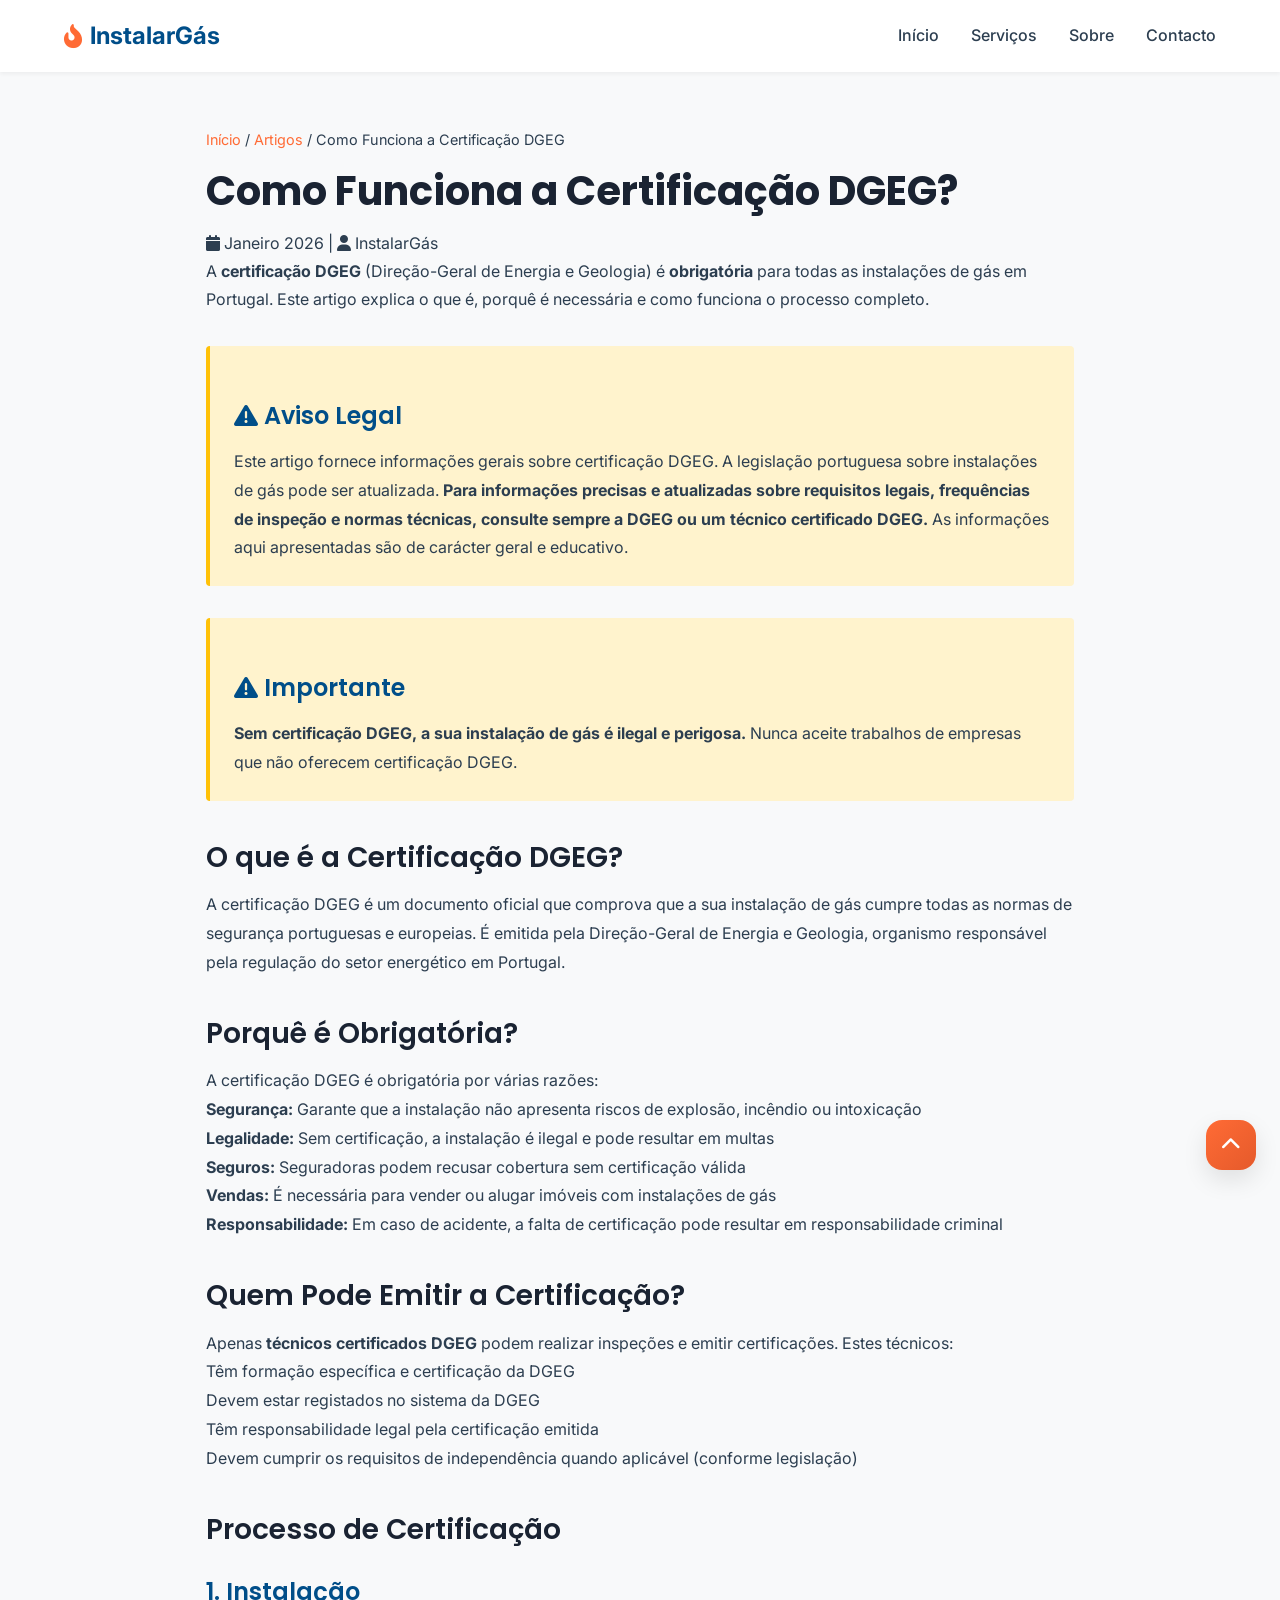
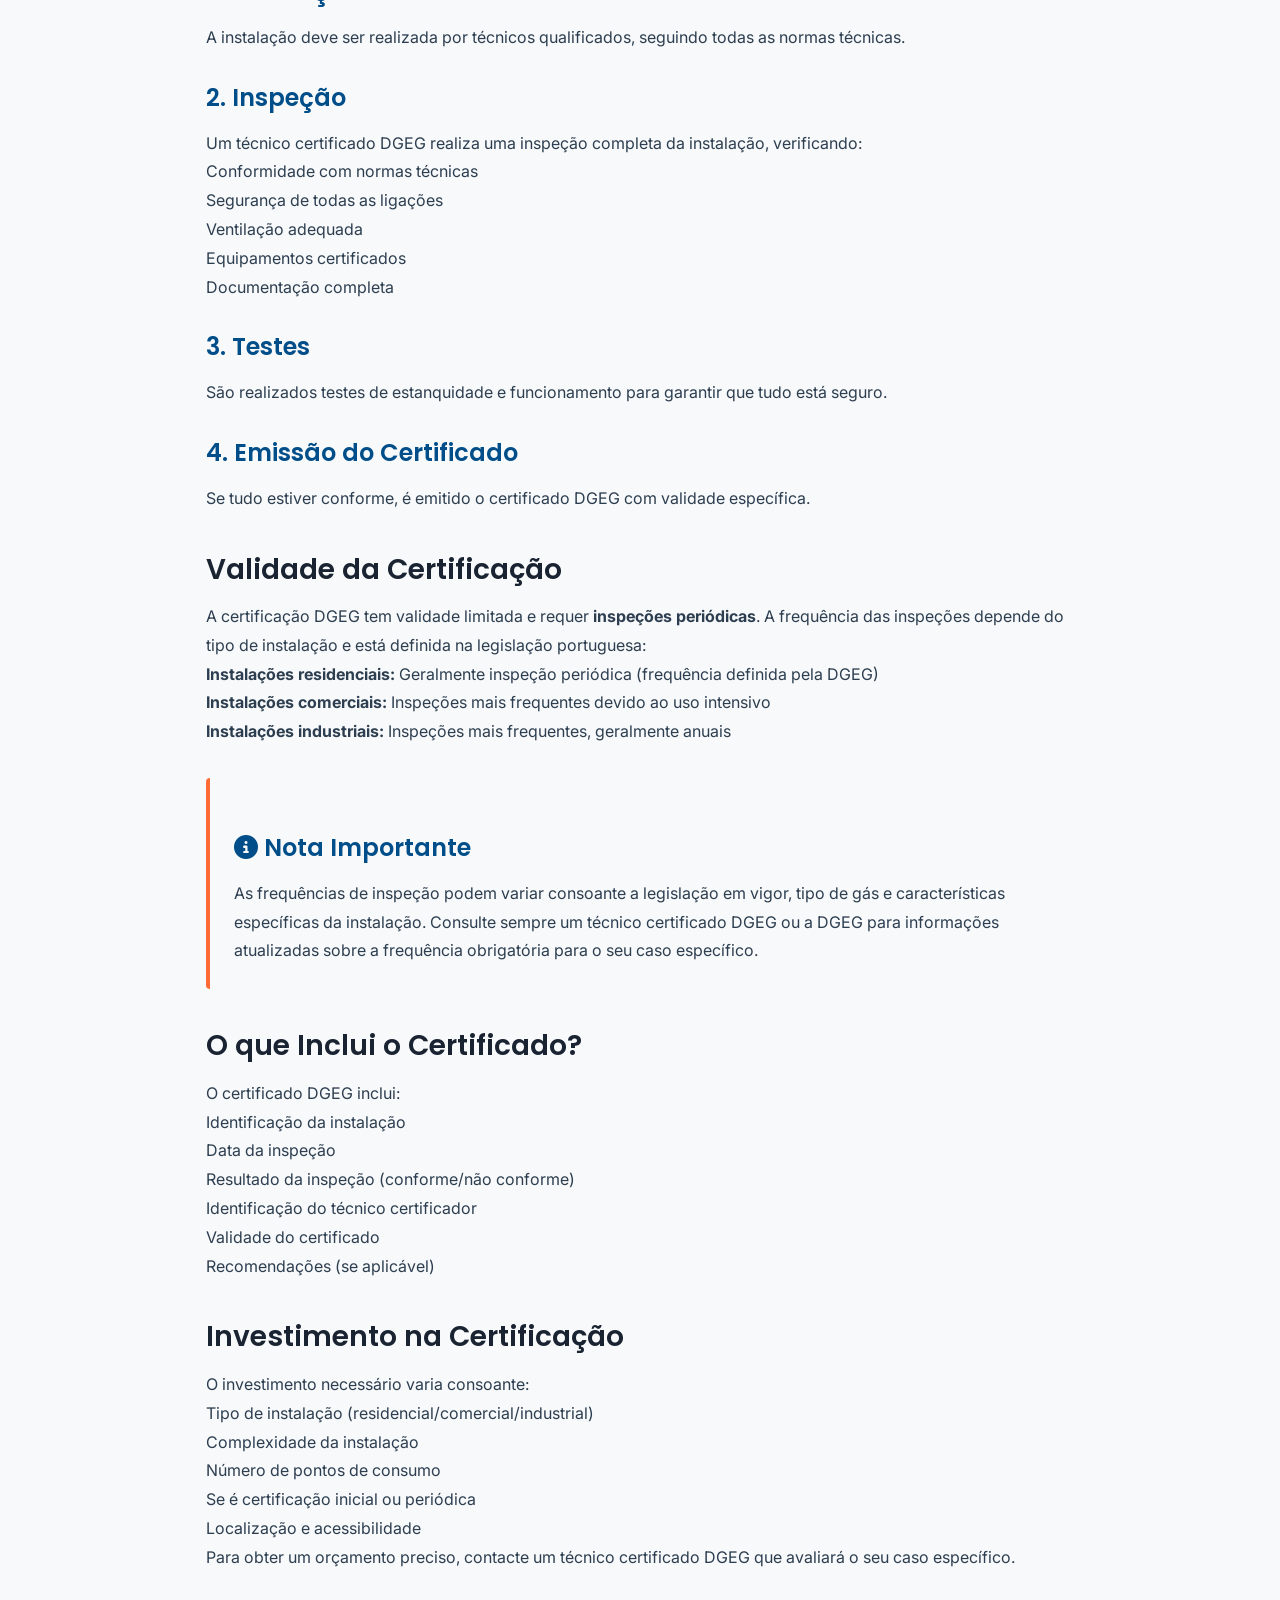
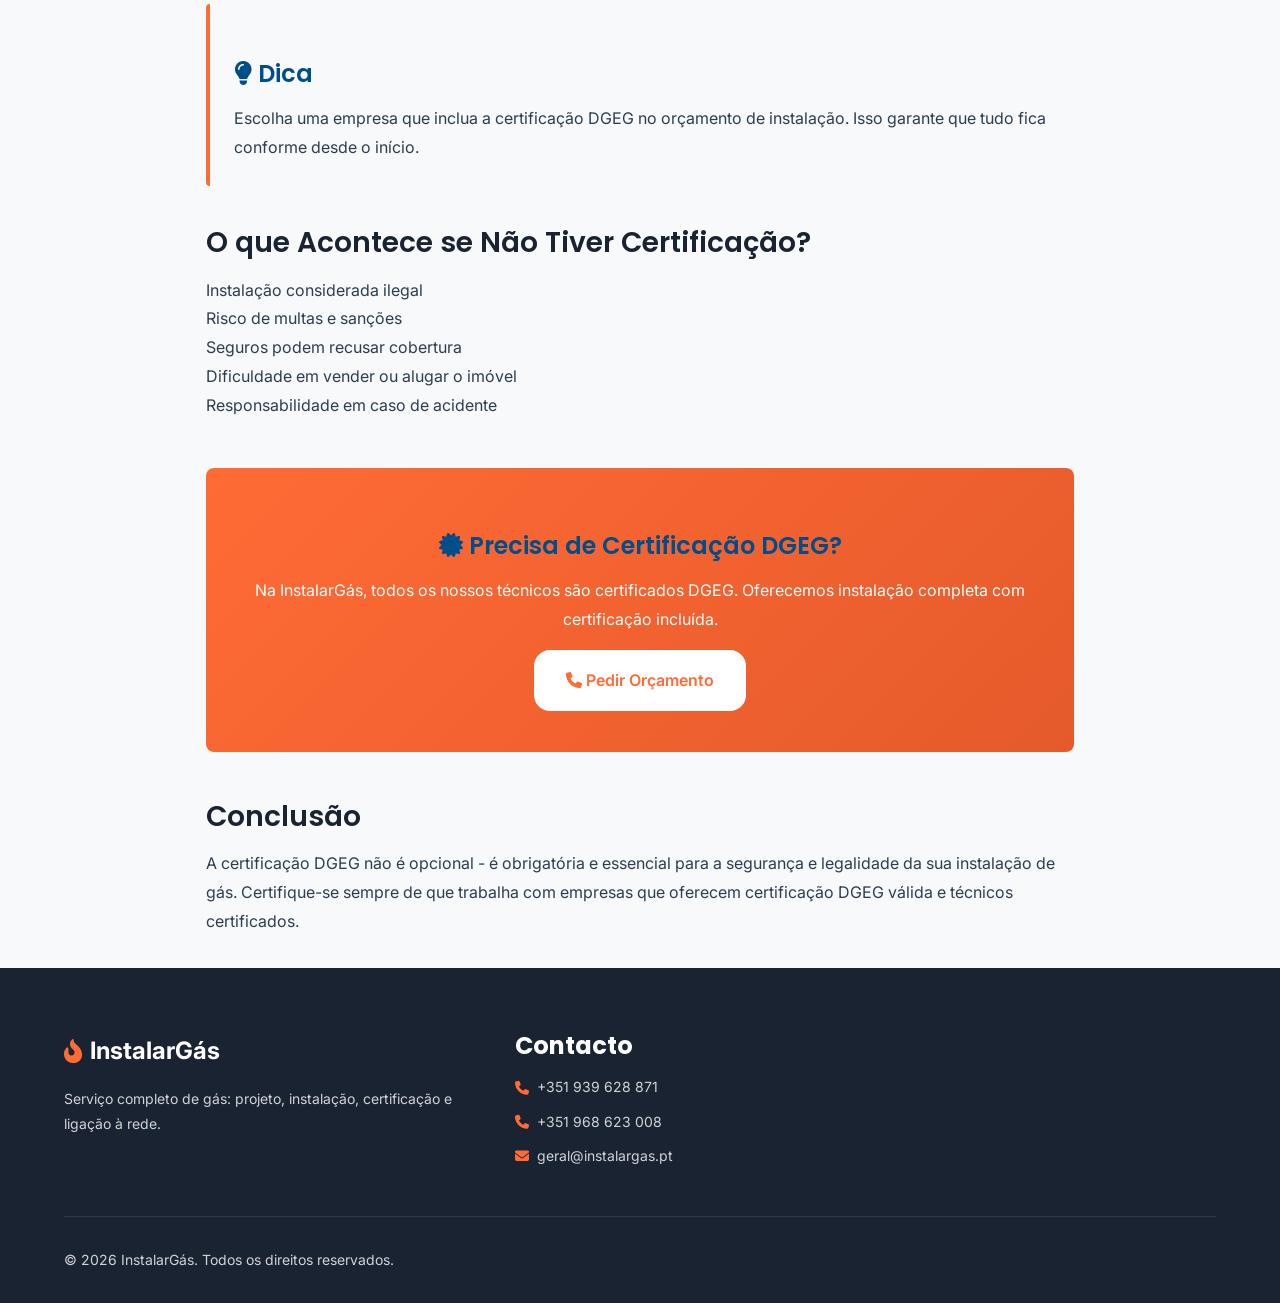
==== commit 5df72a83: "Add secondary phone number +351 968 623 008 to all pages" ====
--- a/artigos/como-funciona-certificacao-dgeg.html
+++ b/artigos/como-funciona-certificacao-dgeg.html
@@ -178,6 +178,7 @@
                     <h3 class="footer__title">Contacto</h3>
                     <ul class="footer__links">
                         <li><i class="fas fa-phone"></i> <a href="tel:+351939628871" class="footer__link">+351 939 628 871</a></li>
+                        <li><i class="fas fa-phone"></i> <a href="tel:+351968623008" class="footer__link">+351 968 623 008</a></li>
                         <li><i class="fas fa-envelope"></i> <a href="mailto:geral@instalargas.pt" class="footer__link">geral@instalargas.pt</a></li>
                     </ul>
                 </div>
